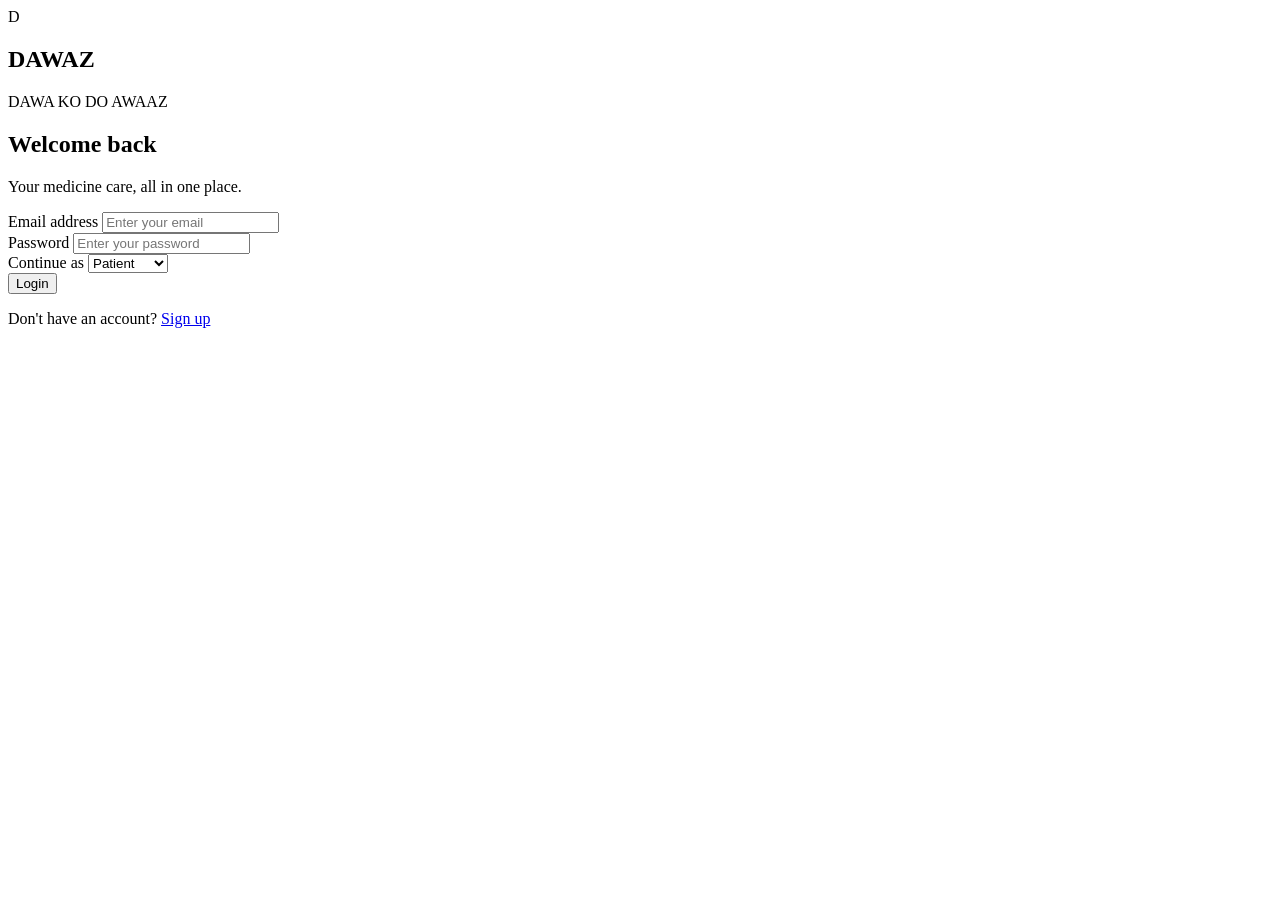
==== frontend/index.html @ e9704930 "create DAWAZ login page structure 1) Created the main HTML structure for the DAWAZ login page.  2) A" ====
<!DOCTYPE html>
<html lang="en">

<head>
    <meta charset="UTF-8">
    <meta name="viewport" content="width=device-width, initial-scale=1.0">

    <title>DAWAZ | Login</title>

    <link rel="stylesheet" href="css/styles.css">
</head>

<body>

    <main class="login-container">

        <section class="login-card">

            <div class="brand">
                <div class="brand-icon">D</div>
                <h2>DAWAZ</h2>
            </div>

            <p class="tagline">DAWA KO DO AWAAZ</p>

            <h1>Welcome back</h1>

            <p class="description">
                Your medicine care, all in one place.
            </p>

            <form id="loginForm">

                <div class="form-group">
                    <label for="email">Email address</label>

                    <input
                        type="email"
                        id="email"
                        placeholder="Enter your email"
                        required
                    >
                </div>

                <div class="form-group">
                    <label for="password">Password</label>

                    <input
                        type="password"
                        id="password"
                        placeholder="Enter your password"
                        required
                    >
                </div>

                <div class="form-group">
                    <label for="role">Continue as</label>

                    <select id="role" required>
                        <option value="patient">Patient</option>
                        <option value="caregiver">Caregiver</option>
                    </select>
                </div>

                <button type="submit" class="login-btn">
                    Login
                </button>

            </form>

            <p class="signup-text">
                Don't have an account?
                <a href="#" id="signupLink">Sign up</a>
            </p>

            <p id="message" class="message"></p>

        </section>

    </main>

    <script src="js/auth.js"></script>

</body>
</html>
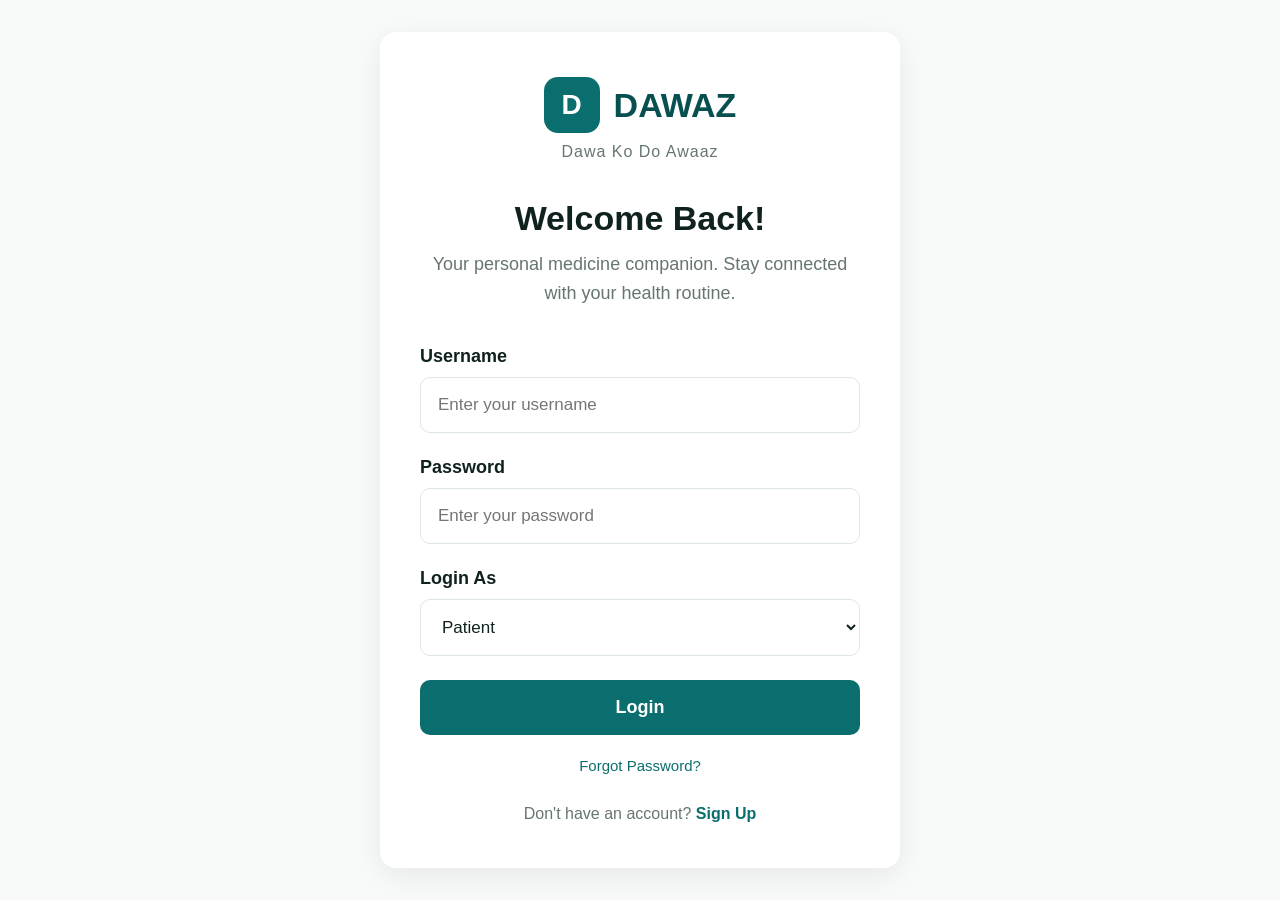
==== commit ae7632f4: "update login page with username and forgot password Replaced email input with username input.  Updat" ====
--- a/frontend/index.html
+++ b/frontend/index.html
@@ -17,32 +17,43 @@
 
         <section class="login-card">
 
+            <!-- Brand Section -->
             <div class="brand">
-                <div class="brand-icon">D</div>
+                <div class="brand-logo">D</div>
                 <h2>DAWAZ</h2>
             </div>
 
-            <p class="tagline">DAWA KO DO AWAAZ</p>
+            <p class="tagline">Dawa Ko Do Awaaz</p>
 
-            <h1>Welcome back</h1>
 
-            <p class="description">
-                Your medicine care, all in one place.
-            </p>
+            <!-- Welcome Section -->
+            <div class="welcome-section">
+                <h1>Welcome Back!</h1>
 
+                <p>
+                    Your personal medicine companion.
+                    Stay connected with your health routine.
+                </p>
+            </div>
+
+
+            <!-- Login Form -->
             <form id="loginForm">
 
+                <!-- Username -->
                 <div class="form-group">
-                    <label for="email">Email address</label>
+                    <label for="username">Username</label>
 
                     <input
-                        type="email"
-                        id="email"
-                        placeholder="Enter your email"
+                        type="text"
+                        id="username"
+                        placeholder="Enter your username"
                         required
                     >
                 </div>
 
+
+                <!-- Password -->
                 <div class="form-group">
                     <label for="password">Password</label>
 
@@ -54,8 +65,10 @@
                     >
                 </div>
 
+
+                <!-- Role Selection -->
                 <div class="form-group">
-                    <label for="role">Continue as</label>
+                    <label for="role">Login As</label>
 
                     <select id="role" required>
                         <option value="patient">Patient</option>
@@ -63,18 +76,36 @@
                     </select>
                 </div>
 
-                <button type="submit" class="login-btn">
+
+                <!-- Login Button -->
+                <button type="submit" class="login-button">
                     Login
                 </button>
 
+
+                <!-- Feedback Message -->
+                <p id="message" class="message"></p>
+
             </form>
 
-            <p class="signup-text">
-                Don't have an account?
-                <a href="#" id="signupLink">Sign up</a>
-            </p>
 
-            <p id="message" class="message"></p>
+            <!-- Forgot Password -->
+            <div class="forgot-password">
+                <a href="pages/forgot-password.html">
+                    Forgot Password?
+                </a>
+            </div>
+
+
+            <!-- Signup Section -->
+            <div class="signup-section">
+                <p>
+                    Don't have an account?
+                    <a href="pages/signup.html" id="signupLink">
+                        Sign Up
+                    </a>
+                </p>
+            </div>
 
         </section>
 
--- a/frontend/css/styles.css
+++ b/frontend/css/styles.css
@@ -0,0 +1,241 @@
+
+/* ==============================
+   GLOBAL STYLING
+================================= */
+
+* {
+    margin: 0;
+    padding: 0;
+    box-sizing: border-box;
+}
+
+body {
+    font-family: Arial, sans-serif;
+    background-color: #f7faf9;
+    color: #10221f;
+}
+
+
+/* ==============================
+   LOGIN CONTAINER
+================================= */
+
+.login-container {
+    min-height: 100vh;
+    display: flex;
+    justify-content: center;
+    align-items: center;
+    padding: 20px;
+}
+
+.login-card {
+    width: 100%;
+    max-width: 520px;
+    background-color: #ffffff;
+    padding: 45px 40px;
+    border-radius: 16px;
+    box-shadow: 0 8px 30px rgba(0, 0, 0, 0.07);
+}
+
+
+/* ==============================
+   BRAND SECTION
+================================= */
+
+.brand {
+    display: flex;
+    align-items: center;
+    justify-content: center;
+    gap: 14px;
+}
+
+.brand-logo {
+    width: 56px;
+    height: 56px;
+    background-color: #0b6e6e;
+    color: #ffffff;
+    display: flex;
+    justify-content: center;
+    align-items: center;
+    border-radius: 14px;
+    font-size: 28px;
+    font-weight: bold;
+}
+
+.brand h2 {
+    color: #084f4f;
+    font-size: 34px;
+}
+
+.tagline {
+    text-align: center;
+    color: #667570;
+    font-size: 16px;
+    margin-top: 10px;
+    letter-spacing: 1px;
+}
+
+
+/* ==============================
+   WELCOME SECTION
+================================= */
+
+.welcome-section {
+    text-align: center;
+    margin: 38px 0;
+}
+
+.welcome-section h1 {
+    font-size: 34px;
+    margin-bottom: 12px;
+    color: #10221f;
+}
+
+.welcome-section p {
+    font-size: 18px;
+    color: #667570;
+    line-height: 1.6;
+}
+
+
+/* ==============================
+   FORM STYLING
+================================= */
+
+.form-group {
+    margin-bottom: 24px;
+}
+
+.form-group label {
+    display: block;
+    font-size: 18px;
+    font-weight: bold;
+    margin-bottom: 10px;
+    color: #10221f;
+}
+
+.form-group input,
+.form-group select {
+    width: 100%;
+    padding: 17px;
+    border: 1px solid #dce7e4;
+    border-radius: 10px;
+    font-size: 17px;
+    outline: none;
+    background-color: #ffffff;
+    color: #10221f;
+}
+
+.form-group input:focus,
+.form-group select:focus {
+    border-color: #0b6e6e;
+    box-shadow: 0 0 0 3px rgba(11, 110, 110, 0.1);
+}
+
+
+/* ==============================
+   LOGIN BUTTON
+================================= */
+
+.login-button {
+    width: 100%;
+    padding: 17px;
+    background-color: #0b6e6e;
+    color: #ffffff;
+    border: none;
+    border-radius: 10px;
+    font-size: 18px;
+    font-weight: bold;
+    cursor: pointer;
+    transition: 0.2s;
+}
+
+.login-button:hover {
+    background-color: #084f4f;
+}
+
+
+/* ==============================
+   FEEDBACK MESSAGE
+================================= */
+
+.message {
+    text-align: center;
+    font-size: 14px;
+    margin-top: 12px;
+    color: #0b6e6e;
+}
+
+
+/* ==============================
+   FORGOT PASSWORD
+================================= */
+
+.forgot-password {
+    text-align: center;
+    margin-top: 22px;
+}
+
+.forgot-password a {
+    color: #0b6e6e;
+    font-size: 15px;
+    text-decoration: none;
+}
+
+.forgot-password a:hover {
+    text-decoration: underline;
+}
+
+
+/* ==============================
+   SIGNUP SECTION
+================================= */
+
+.signup-section {
+    text-align: center;
+    margin-top: 30px;
+    font-size: 16px;
+    color: #667570;
+}
+
+.signup-section a {
+    color: #0b6e6e;
+    text-decoration: none;
+    font-weight: bold;
+}
+
+.signup-section a:hover {
+    text-decoration: underline;
+}
+
+
+/* ==============================
+   RESPONSIVE DESIGN
+================================= */
+
+@media (max-width: 480px) {
+
+    .login-card {
+        padding: 30px 22px;
+    }
+
+    .welcome-section h1 {
+        font-size: 27px;
+    }
+
+    .welcome-section p {
+        font-size: 15px;
+    }
+
+    .form-group label {
+        font-size: 15px;
+    }
+
+    .form-group input,
+    .form-group select {
+        font-size: 15px;
+        padding: 14px;
+    }
+
+}
+
